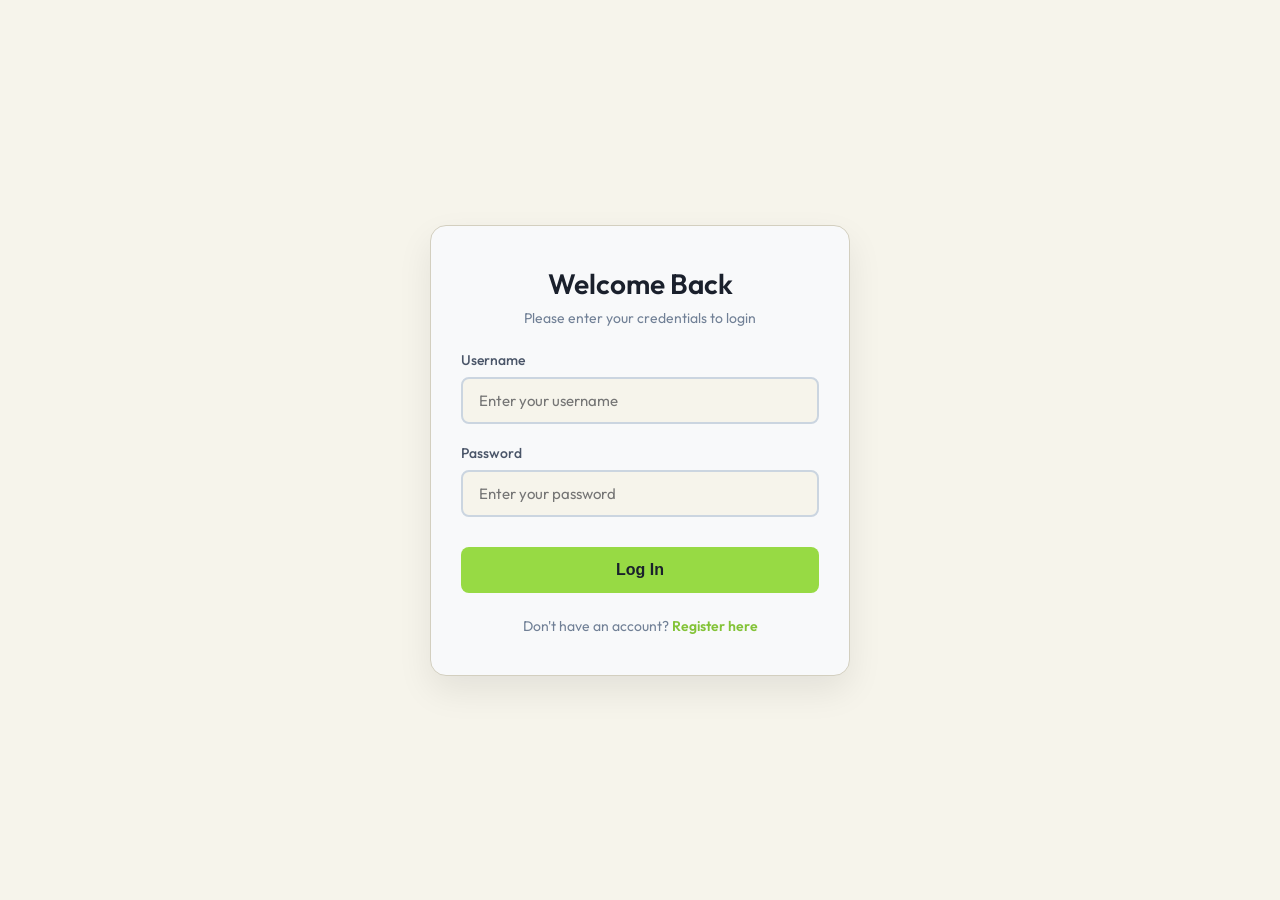
==== Kalolwala Hatim - Task 4/index.html @ 6b307981 "Add files via upload" ====
<!DOCTYPE html>
<html lang="en">
<head>
    <meta charset="UTF-8">
    <meta name="viewport" content="width=device-width, initial-scale=1.0">
    <title>Login - Authentication System</title>
    <!-- External stylesheet -->
    <link rel="stylesheet" href="style.css">
</head>
<body>

    <!-- Container for dynamic alert notifications -->
    <div id="alert-container" class="alert-container">
        <div id="alert-message" class="alert"></div>
    </div>

    <!-- 1. LOGIN CARD VIEW -->
    <div id="login-view" class="card active">
        <h2>Welcome Back</h2>
        <div class="card-subtitle">Please enter your credentials to login</div>

        <form id="login-form">
            <div class="form-group">
                <label for="login-username">Username</label>
                <input type="text" id="login-username" required placeholder="Enter your username" autocomplete="username">
            </div>
            
            <div class="form-group">
                <label for="login-password">Password</label>
                <input type="password" id="login-password" required placeholder="Enter your password" autocomplete="current-password">
            </div>

            <button type="submit" class="btn">Log In</button>
        </form>

        <div class="footer-text">
            Don't have an account? <a onclick="navigateTo('register')">Register here</a>
        </div>
    </div>

    <!-- 2. REGISTER CARD VIEW -->
    <div id="register-view" class="card">
        <h2>Create Account</h2>
        <div class="card-subtitle">Sign up to get access to the dashboard</div>

        <form id="register-form">
            <div class="form-group">
                <label for="register-username">Username</label>
                <input type="text" id="register-username" required placeholder="Choose a username" autocomplete="username">
            </div>
            
            <div class="form-group">
                <label for="register-password">Password</label>
                <input type="password" id="register-password" required placeholder="Create a password" autocomplete="new-password">
            </div>

            <div class="form-group">
                <label for="register-confirm-password">Confirm Password</label>
                <input type="password" id="register-confirm-password" required placeholder="Re-enter your password" autocomplete="new-password">
            </div>

            <button type="submit" class="btn">Register</button>
        </form>

        <div class="footer-text">
            Already have an account? <a onclick="navigateTo('login')">Login here</a>
        </div>
    </div>

    <!-- 3. PROTECTED DASHBOARD CARD VIEW -->
    <div id="dashboard-view" class="card dashboard-card">
        <h1 id="welcome-message">Welcome, [username]</h1>
        <p>This is a protected page. You are seeing this because you have successfully authenticated and your session is active.</p>
        
        <button id="logout-btn" class="btn btn-logout">Logout</button>
    </div>

    <!-- External JavaScript logic -->
    <script src="script.js"></script>
</body>
</html>
---- Kalolwala Hatim - Task 4/style.css ----
@import url('https://fonts.googleapis.com/css2?family=Outfit:wght@300;400;500;600;700&display=swap');

* {
    margin: 0;
    padding: 0;
    box-sizing: border-box;
}

body {
    background-color: #f6f4eb; /* Cream background */
    color: #2d3748; /* Dark charcoal text for readability */
    font-family: 'Outfit', sans-serif;
    display: flex;
    justify-content: center;
    align-items: center;
    min-height: 100vh;
    padding: 20px;
}

.card {
    background-color: #f8f9fa; /* Shadow white card background instead of pure white */
    width: 100%;
    max-width: 420px;
    padding: 40px 30px;
    border-radius: 16px;
    box-shadow: 0 15px 35px rgba(0, 0, 0, 0.08);
    text-align: center;
    display: none; /* Views are hidden by default, toggled via JS */
    border: 1px solid #d3cfbf;
}

.card.active {
    display: block; /* Show the active view card */
}

.card h2 {
    margin-bottom: 8px;
    font-size: 28px;
    font-weight: 600;
    color: #1a202c;
}

.card-subtitle {
    font-size: 14px;
    color: #718096;
    margin-bottom: 24px;
}

.form-group {
    margin-bottom: 20px;
    text-align: left;
}

.form-group label {
    display: block;
    margin-bottom: 8px;
    font-size: 14px;
    font-weight: 500;
    color: #4a5568;
}

.form-group input {
    width: 100%;
    padding: 12px 16px;
    border-radius: 8px;
    border: 2px solid #cbd5e0;
    background-color: #f6f4eb; /* Input field background matches page background */
    color: #2d3748;
    font-family: inherit;
    font-size: 15px;
    outline: none;
    transition: border-color 0.3s ease, box-shadow 0.3s ease;
}

.form-group input:focus {
    border-color: #97da44; /* Bright green focus accent */
    box-shadow: 0 0 8px rgba(151, 218, 68, 0.3);
}

.btn {
    width: 100%;
    padding: 14px;
    border-radius: 8px;
    border: none;
    background-color: #97da44; /* Primary Button (Vibrant Green) */
    color: #1a202c; /* Dark text for contrast on light green background */
    font-size: 16px;
    font-weight: 600;
    cursor: pointer;
    transition: background-color 0.2s ease, transform 0.2s ease;
    margin-top: 10px;
}

.btn:hover {
    background-color: #83c337;
    transform: translateY(-2px);
}

.btn:active {
    transform: translateY(0);
}

.footer-text {
    margin-top: 24px;
    font-size: 14px;
    color: #718096;
}

.footer-text a {
    color: #83c337; /* Accent link color */
    text-decoration: none;
    font-weight: 600;
    cursor: pointer;
    transition: color 0.3s ease;
}

.footer-text a:hover {
    color: #6da22e;
    text-decoration: underline;
}

/* Alert notifications */
.alert-container {
    margin-bottom: 20px;
    display: none;
    position: fixed;
    top: 20px;
    width: calc(100% - 40px);
    max-width: 420px;
    z-index: 1000;
}

.alert {
    padding: 12px 16px;
    border-radius: 8px;
    font-size: 14px;
    text-align: left;
    margin-bottom: 10px;
    border-left: 4px solid transparent;
    box-shadow: 0 4px 12px rgba(0, 0, 0, 0.1);
}

.alert-success {
    background-color: #e6fffa;
    color: #0d9488;
    border-left-color: #0d9488;
}

.alert-danger {
    background-color: #fff5f5;
    color: #e53e3e;
    border-left-color: #e53e3e;
}

/* Dashboard styles */
.dashboard-card {
    max-width: 500px;
}

.dashboard-card h1 {
    font-size: 32px;
    margin-bottom: 16px;
    color: #1a202c;
}

.dashboard-card p {
    font-size: 16px;
    color: #4a5568;
    margin-bottom: 30px;
    line-height: 1.5;
}

.btn-logout {
    background-color: #e53e3e;
    color: #f8f9fa;
}

.btn-logout:hover {
    background-color: #c53030;
}
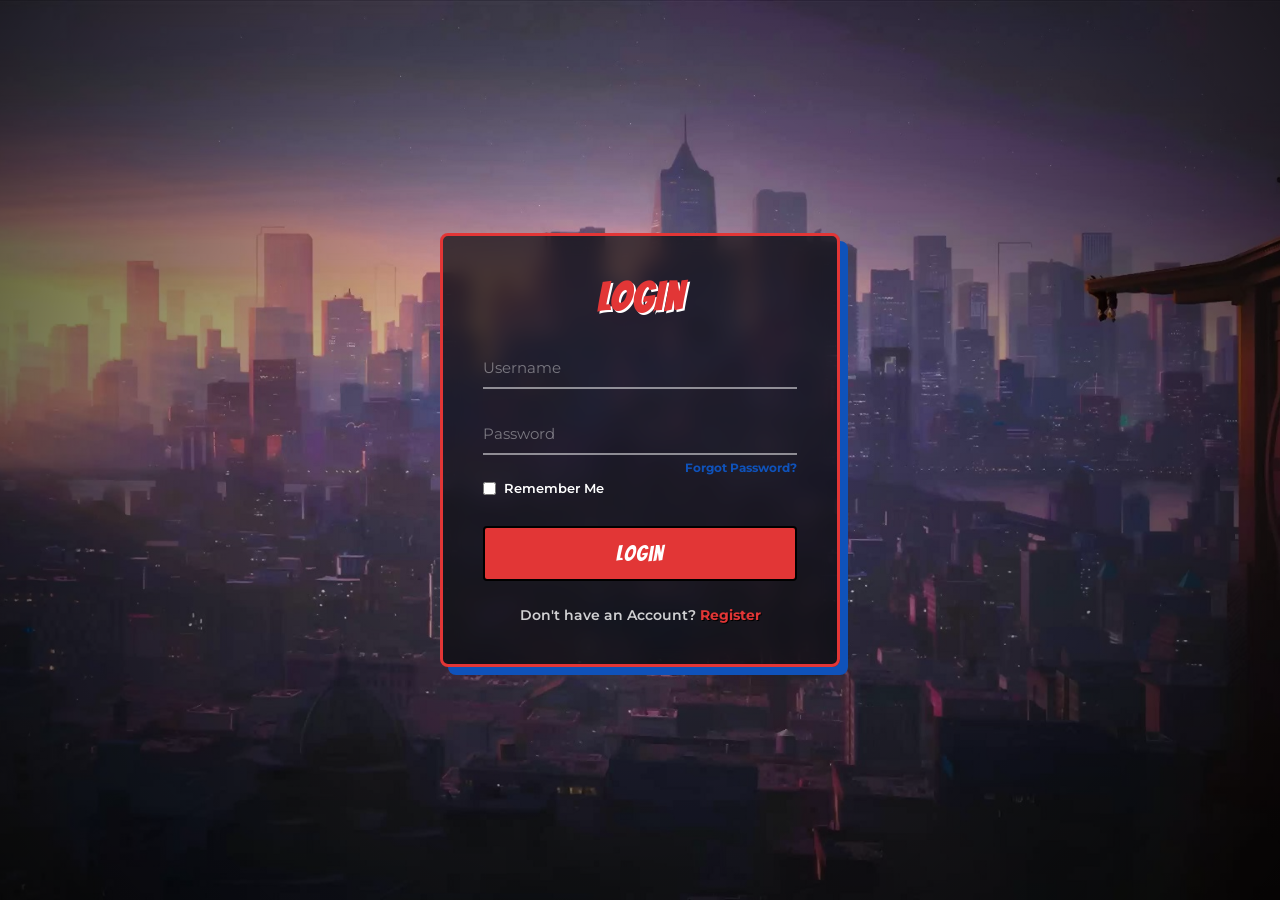
==== commit 06bceb24: "Add files via upload" ====
--- a/Kalolwala Hatim - Task 4/index.html
+++ b/Kalolwala Hatim - Task 4/index.html
@@ -16,62 +16,61 @@
 
     <!-- 1. LOGIN CARD VIEW -->
     <div id="login-view" class="card active">
-        <h2>Welcome Back</h2>
-        <div class="card-subtitle">Please enter your credentials to login</div>
+        <h2>LOGIN</h2>
 
         <form id="login-form">
             <div class="form-group">
-                <label for="login-username">Username</label>
-                <input type="text" id="login-username" required placeholder="Enter your username" autocomplete="username">
+                <input type="text" id="login-username" required placeholder="Username" autocomplete="username">
             </div>
             
             <div class="form-group">
-                <label for="login-password">Password</label>
-                <input type="password" id="login-password" required placeholder="Enter your password" autocomplete="current-password">
+                <input type="password" id="login-password" required placeholder="Password" autocomplete="current-password">
+                <a href="#" class="forgot-pwd">Forgot Password?</a>
             </div>
 
-            <button type="submit" class="btn">Log In</button>
+            <div class="form-group checkbox-group">
+                <input type="checkbox" id="remember-me">
+                <label for="remember-me">Remember Me</label>
+            </div>
+
+            <button type="submit" class="btn">Login</button>
         </form>
 
         <div class="footer-text">
-            Don't have an account? <a onclick="navigateTo('register')">Register here</a>
+            Don't have an Account? <a onclick="navigateTo('register')">Register</a>
         </div>
     </div>
 
     <!-- 2. REGISTER CARD VIEW -->
     <div id="register-view" class="card">
-        <h2>Create Account</h2>
-        <div class="card-subtitle">Sign up to get access to the dashboard</div>
+        <h2>REGISTER</h2>
 
         <form id="register-form">
             <div class="form-group">
-                <label for="register-username">Username</label>
-                <input type="text" id="register-username" required placeholder="Choose a username" autocomplete="username">
+                <input type="text" id="register-username" required placeholder="Username" autocomplete="username">
             </div>
             
             <div class="form-group">
-                <label for="register-password">Password</label>
-                <input type="password" id="register-password" required placeholder="Create a password" autocomplete="new-password">
+                <input type="password" id="register-password" required placeholder="Password" autocomplete="new-password">
             </div>
 
             <div class="form-group">
-                <label for="register-confirm-password">Confirm Password</label>
-                <input type="password" id="register-confirm-password" required placeholder="Re-enter your password" autocomplete="new-password">
+                <input type="password" id="register-confirm-password" required placeholder="Confirm Password" autocomplete="new-password">
             </div>
 
             <button type="submit" class="btn">Register</button>
         </form>
 
         <div class="footer-text">
-            Already have an account? <a onclick="navigateTo('login')">Login here</a>
+            Already have an Account? <a onclick="navigateTo('login')">Login here</a>
         </div>
     </div>
 
     <!-- 3. PROTECTED DASHBOARD CARD VIEW -->
-    <div id="dashboard-view" class="card dashboard-card">
-        <h1 id="welcome-message">Welcome, [username]</h1>
-        <p>This is a protected page. You are seeing this because you have successfully authenticated and your session is active.</p>
-        
+    <div id="dashboard-view" class="dashboard-fullscreen">
+        <div class="dashboard-content">
+            <h1 id="welcome-message">Welcome, [username]</h1>
+        </div>
         <button id="logout-btn" class="btn btn-logout">Logout</button>
     </div>
 
--- a/Kalolwala Hatim - Task 4/style.css
+++ b/Kalolwala Hatim - Task 4/style.css
@@ -1,4 +1,4 @@
-@import url('https://fonts.googleapis.com/css2?family=Outfit:wght@300;400;500;600;700&display=swap');
+@import url('https://fonts.googleapis.com/css2?family=Bangers&family=Montserrat:wght@400;600;700&display=swap');
 
 * {
     margin: 0;
@@ -7,116 +7,160 @@
 }
 
 body {
-    background-color: #f6f4eb; /* Cream background */
-    color: #2d3748; /* Dark charcoal text for readability */
-    font-family: 'Outfit', sans-serif;
+    /* Spider-Verse Neon City background from local file */
+    background: url('world.jpg') no-repeat center center/cover;
+    background-color: #0f1626;
+    font-family: 'Montserrat', sans-serif;
     display: flex;
     justify-content: center;
     align-items: center;
     min-height: 100vh;
     padding: 20px;
+    position: relative;
+}
+
+/* Optional overlay for better text readability */
+body::before {
+    content: '';
+    position: absolute;
+    top:0; left:0; width:100%; height:100%;
+    background: radial-gradient(circle, transparent 10%, rgba(0,0,0,0.7) 100%);
+    z-index: -1;
 }
 
 .card {
-    background-color: #f8f9fa; /* Shadow white card background instead of pure white */
-    width: 100%;
-    max-width: 420px;
-    padding: 40px 30px;
-    border-radius: 16px;
-    box-shadow: 0 15px 35px rgba(0, 0, 0, 0.08);
+    background: rgba(10, 10, 15, 0.7);
+    backdrop-filter: blur(10px);
+    -webkit-backdrop-filter: blur(10px);
+    border: 3px solid #E23636; /* Spidey Red */
+    border-radius: 8px; /* Sharper edges for comic feel */
+    width: 100%;
+    max-width: 400px;
+    padding: 40px 40px;
+    box-shadow: 8px 8px 0px #0F52BA; /* Spidey Blue comic shadow */
     text-align: center;
-    display: none; /* Views are hidden by default, toggled via JS */
-    border: 1px solid #d3cfbf;
+    display: none; 
 }
 
 .card.active {
-    display: block; /* Show the active view card */
+    display: block; 
 }
 
 .card h2 {
-    margin-bottom: 8px;
-    font-size: 28px;
-    font-weight: 600;
-    color: #1a202c;
-}
-
-.card-subtitle {
-    font-size: 14px;
-    color: #718096;
-    margin-bottom: 24px;
+    margin-bottom: 30px;
+    font-family: 'Bangers', cursive;
+    font-size: 40px;
+    letter-spacing: 2px;
+    color: #E23636;
+    text-shadow: 2px 2px 0px #fff;
+    text-transform: uppercase;
 }
 
 .form-group {
-    margin-bottom: 20px;
+    margin-bottom: 25px;
+    position: relative;
     text-align: left;
 }
 
-.form-group label {
-    display: block;
-    margin-bottom: 8px;
-    font-size: 14px;
-    font-weight: 500;
-    color: #4a5568;
-}
-
-.form-group input {
-    width: 100%;
-    padding: 12px 16px;
-    border-radius: 8px;
-    border: 2px solid #cbd5e0;
-    background-color: #f6f4eb; /* Input field background matches page background */
-    color: #2d3748;
+.form-group input[type="text"],
+.form-group input[type="password"] {
+    width: 100%;
+    padding: 10px 0;
+    background: transparent;
+    border: none;
+    border-bottom: 2px solid rgba(255,255,255,0.5);
+    color: #fff;
     font-family: inherit;
     font-size: 15px;
+    font-weight: 600;
     outline: none;
-    transition: border-color 0.3s ease, box-shadow 0.3s ease;
+    transition: border-color 0.3s ease;
+}
+
+.form-group input[type="text"]::placeholder,
+.form-group input[type="password"]::placeholder {
+    color: rgba(255,255,255,0.4);
+    font-weight: 400;
 }
 
 .form-group input:focus {
-    border-color: #97da44; /* Bright green focus accent */
-    box-shadow: 0 0 8px rgba(151, 218, 68, 0.3);
+    border-bottom: 2px solid #E23636;
+}
+
+.forgot-pwd {
+    position: absolute;
+    right: 0;
+    bottom: -20px;
+    font-size: 12px;
+    font-weight: 700;
+    color: #0F52BA; /* Blue link */
+    text-decoration: none;
+    transition: color 0.2s;
+}
+
+.forgot-pwd:hover {
+    text-decoration: underline;
+    color: #fff;
+}
+
+.checkbox-group {
+    display: flex;
+    align-items: center;
+    margin-top: 15px;
+    margin-bottom: 30px;
+    font-size: 13px;
+    font-weight: 600;
+    color: #fff;
+}
+
+.checkbox-group input {
+    margin-right: 8px;
+    accent-color: #E23636;
 }
 
 .btn {
     width: 100%;
     padding: 14px;
-    border-radius: 8px;
-    border: none;
-    background-color: #97da44; /* Primary Button (Vibrant Green) */
-    color: #1a202c; /* Dark text for contrast on light green background */
-    font-size: 16px;
+    border-radius: 4px;
+    border: 2px solid #000;
+    background: #E23636;
+    color: #fff;
+    font-family: 'Bangers', cursive;
+    font-size: 22px;
+    letter-spacing: 1px;
+    cursor: pointer;
+    transition: transform 0.1s ease, box-shadow 0.1s ease;
+}
+
+.btn:hover {
+    background: #c22929;
+    transform: translate(-2px, -2px);
+    box-shadow: 4px 4px 0px #0F52BA;
+}
+
+.btn:active {
+    transform: translate(0, 0);
+    box-shadow: 0px 0px 0px #0F52BA;
+}
+
+.footer-text {
+    margin-top: 25px;
+    font-size: 14px;
     font-weight: 600;
+    color: rgba(255,255,255,0.8);
+}
+
+.footer-text a {
+    color: #E23636;
+    text-decoration: none;
+    font-weight: 700;
     cursor: pointer;
-    transition: background-color 0.2s ease, transform 0.2s ease;
-    margin-top: 10px;
-}
-
-.btn:hover {
-    background-color: #83c337;
-    transform: translateY(-2px);
-}
-
-.btn:active {
-    transform: translateY(0);
-}
-
-.footer-text {
-    margin-top: 24px;
-    font-size: 14px;
-    color: #718096;
-}
-
-.footer-text a {
-    color: #83c337; /* Accent link color */
-    text-decoration: none;
-    font-weight: 600;
-    cursor: pointer;
-    transition: color 0.3s ease;
+    text-shadow: 1px 1px 0px #000;
 }
 
 .footer-text a:hover {
-    color: #6da22e;
     text-decoration: underline;
+    color: #fff;
 }
 
 /* Alert notifications */
@@ -132,49 +176,79 @@
 
 .alert {
     padding: 12px 16px;
-    border-radius: 8px;
-    font-size: 14px;
+    border-radius: 4px;
+    font-family: 'Bangers', cursive;
+    font-size: 18px;
+    letter-spacing: 1px;
     text-align: left;
     margin-bottom: 10px;
-    border-left: 4px solid transparent;
-    box-shadow: 0 4px 12px rgba(0, 0, 0, 0.1);
+    border: 2px solid #000;
+    box-shadow: 4px 4px 0px #000;
+    background: #fff;
+    color: #000;
 }
 
 .alert-success {
-    background-color: #e6fffa;
-    color: #0d9488;
-    border-left-color: #0d9488;
+    background: #0F52BA;
+    color: #fff;
 }
 
 .alert-danger {
-    background-color: #fff5f5;
-    color: #e53e3e;
-    border-left-color: #e53e3e;
+    background: #E23636;
+    color: #fff;
 }
 
 /* Dashboard styles */
-.dashboard-card {
-    max-width: 500px;
-}
-
-.dashboard-card h1 {
-    font-size: 32px;
-    margin-bottom: 16px;
-    color: #1a202c;
-}
-
-.dashboard-card p {
-    font-size: 16px;
-    color: #4a5568;
-    margin-bottom: 30px;
-    line-height: 1.5;
+.dashboard-fullscreen {
+    display: none;
+    width: 100%;
+    height: 100vh;
+    position: absolute;
+    top: 0;
+    left: 0;
+    justify-content: center;
+    align-items: center;
+    text-align: center;
+}
+
+.dashboard-fullscreen.active {
+    display: flex;
+}
+
+.dashboard-content {
+    max-width: 700px;
+    padding: 40px;
+}
+
+.dashboard-content h1 {
+    font-family: 'Bangers', cursive;
+    font-size: 70px;
+    letter-spacing: 4px;
+    color: #E23636;
+    text-shadow: 4px 4px 0px #0F52BA, 6px 6px 0px #fff;
+    margin-bottom: 20px;
+    transform: rotate(-3deg); /* Comic book tilt */
 }
 
 .btn-logout {
-    background-color: #e53e3e;
-    color: #f8f9fa;
+    position: fixed;
+    top: 30px;
+    right: 30px;
+    width: auto;
+    padding: 10px 24px;
+    background: #000;
+    color: #fff;
+    border: 2px solid #E23636;
+    box-shadow: 4px 4px 0px #E23636;
+    font-family: 'Bangers', cursive;
+    font-size: 20px;
+    letter-spacing: 1px;
 }
 
 .btn-logout:hover {
-    background-color: #c53030;
-}
+    background: #222;
+    transform: translate(-2px, -2px);
+    box-shadow: 6px 6px 0px #E23636;
+}
+
+
